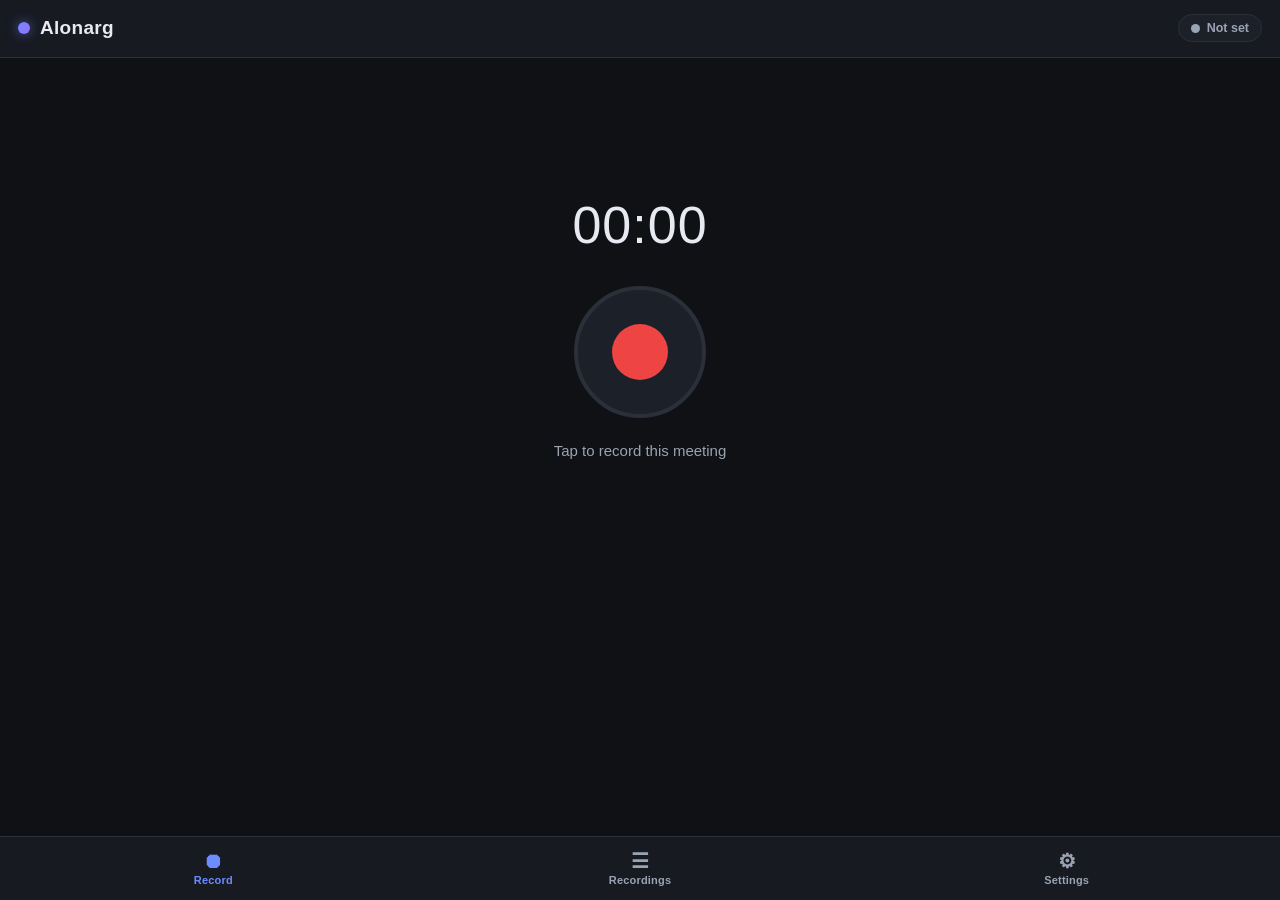
==== pwa/index.html @ f6aede93 "feat: Alonarg local meeting recorder, transcriber, summarizer + phone PWA Local Windows app that cap" ====
<!DOCTYPE html>
<html lang="en">
<head>
  <meta charset="UTF-8" />
  <meta name="viewport" content="width=device-width, initial-scale=1, viewport-fit=cover" />
  <meta name="theme-color" content="#0f1115" />
  <meta name="description" content="Alonarg — record in-person meetings on your phone, sync to your PC." />
  <meta name="mobile-web-app-capable" content="yes" />
  <meta name="apple-mobile-web-app-capable" content="yes" />
  <meta name="apple-mobile-web-app-status-bar-style" content="black-translucent" />
  <meta name="apple-mobile-web-app-title" content="Alonarg" />
  <title>Alonarg</title>
  <link rel="manifest" href="manifest.webmanifest" />
  <link rel="icon" href="icons/icon-192.png" />
  <link rel="apple-touch-icon" href="icons/icon-192.png" />
  <link rel="stylesheet" href="style.css" />
</head>
<body>
  <header class="app-header">
    <div class="brand">
      <span class="brand-dot"></span>
      <h1>Alonarg</h1>
    </div>
    <button id="conn-pill" class="conn-pill" data-state="unconfigured" type="button" title="Connection status">
      <span class="conn-dot"></span>
      <span id="conn-label" class="conn-label">Not set</span>
    </button>
  </header>

  <main class="container">
    <!-- ======================= RECORD ======================= -->
    <section id="view-record" class="view" data-view="record">
      <div class="record-stage">
        <div id="rec-timer" class="rec-timer">00:00</div>
        <button id="rec-btn" class="rec-fab" type="button" data-state="idle" aria-label="Start recording">
          <span class="rec-fab-icon"></span>
        </button>
        <p id="rec-hint" class="rec-hint muted">Tap to record this meeting</p>
        <p id="rec-error" class="rec-error" hidden></p>
      </div>
      <div id="rec-saved" class="toast" hidden></div>
    </section>

    <!-- ===================== RECORDINGS ===================== -->
    <section id="view-recordings" class="view" data-view="recordings" hidden>
      <div class="list-toolbar">
        <h2 class="section-title">Recordings</h2>
        <button id="sync-btn" class="btn btn-accent" type="button">Sync now</button>
      </div>
      <div id="sync-status" class="sync-status muted" hidden></div>
      <ul id="cards" class="cards"></ul>
      <div id="cards-empty" class="empty-state" hidden>
        No recordings yet. Tap <strong>Record</strong> to capture your first meeting.
      </div>
    </section>

    <!-- ===================== DETAIL ========================= -->
    <section id="view-detail" class="view view-detail" data-view="detail" hidden>
      <button id="detail-back" class="btn btn-ghost back-btn" type="button">&larr; Back</button>
      <div id="detail-body"></div>
    </section>

    <!-- ===================== SETTINGS ======================= -->
    <section id="view-settings" class="view" data-view="settings" hidden>
      <h2 class="section-title">Settings</h2>
      <form id="settings-form" class="settings-form" autocomplete="off">
        <label class="field">
          <span class="field-label">Backend URL (your PC)</span>
          <input id="cfg-base" class="input" type="url" inputmode="url"
                 placeholder="http://192.168.1.20:8765" spellcheck="false" />
          <span class="field-help muted">The address your PC engine is listening on.</span>
        </label>
        <label class="field">
          <span class="field-label">Token (optional)</span>
          <input id="cfg-token" class="input" type="password" placeholder="Bearer token" spellcheck="false" />
        </label>
        <div class="settings-actions">
          <button id="save-btn" class="btn btn-accent" type="submit">Save</button>
          <button id="test-btn" class="btn" type="button">Test connection</button>
        </div>
        <div id="test-result" class="test-result" hidden></div>
      </form>
      <p class="muted app-version">Alonarg phone companion &middot; offline-first PWA</p>
    </section>
  </main>

  <!-- ======================= TAB BAR ======================= -->
  <nav class="tabbar" role="tablist">
    <button class="tab" data-tab="record" type="button" aria-selected="true">
      <span class="tab-ico" aria-hidden="true">&#9210;</span>
      <span class="tab-txt">Record</span>
    </button>
    <button class="tab" data-tab="recordings" type="button" aria-selected="false">
      <span class="tab-ico" aria-hidden="true">&#9776;</span>
      <span class="tab-txt">Recordings</span>
    </button>
    <button class="tab" data-tab="settings" type="button" aria-selected="false">
      <span class="tab-ico" aria-hidden="true">&#9881;</span>
      <span class="tab-txt">Settings</span>
    </button>
  </nav>

  <script src="app.js"></script>
</body>
</html>
---- pwa/style.css ----
:root {
  --bg: #0f1115;
  --bg-elev: #171a21;
  --bg-card: #1c2029;
  --bg-card-hover: #222734;
  --border: #2a2f3a;
  --text: #e7eaf0;
  --text-muted: #9aa3b2;
  --accent: #6c8cff;
  --accent-hover: #7e9bff;
  --danger: #ef5d5d;
  --record: #ef4444;
  --record-hover: #f25656;
  --ok: #22c55e;
  --warn: #f59e0b;
  --radius: 14px;
  --shadow: 0 6px 20px rgba(0, 0, 0, 0.35);
  --tabbar-h: 64px;
  font-family: -apple-system, BlinkMacSystemFont, "Segoe UI", Roboto, Helvetica, Arial, sans-serif;
}

* { box-sizing: border-box; }

html, body { height: 100%; }

body {
  margin: 0;
  background: var(--bg);
  color: var(--text);
  line-height: 1.5;
  -webkit-font-smoothing: antialiased;
  -webkit-tap-highlight-color: transparent;
  overscroll-behavior-y: none;
}

/* ---------------- header ---------------- */
.app-header {
  display: flex;
  align-items: center;
  justify-content: space-between;
  padding: calc(env(safe-area-inset-top, 0px) + 14px) 18px 14px;
  background: var(--bg-elev);
  border-bottom: 1px solid var(--border);
  position: sticky;
  top: 0;
  z-index: 10;
}
.brand { display: flex; align-items: center; gap: 10px; }
.brand h1 { font-size: 19px; margin: 0; letter-spacing: 0.3px; }
.brand-dot {
  width: 12px; height: 12px; border-radius: 50%;
  background: linear-gradient(135deg, var(--accent), #a06cff);
  box-shadow: 0 0 12px rgba(108, 140, 255, 0.6);
}

/* connection pill */
.conn-pill {
  display: inline-flex; align-items: center; gap: 7px;
  border: 1px solid var(--border);
  background: var(--bg-card);
  color: var(--text-muted);
  padding: 6px 12px;
  border-radius: 999px;
  font-size: 12.5px;
  font-weight: 600;
  cursor: pointer;
}
.conn-dot {
  width: 9px; height: 9px; border-radius: 50%;
  background: var(--text-muted);
}
.conn-pill[data-state="connected"] .conn-dot { background: var(--ok); box-shadow: 0 0 8px rgba(34,197,94,0.7); }
.conn-pill[data-state="offline"]   .conn-dot { background: var(--danger); }
.conn-pill[data-state="unconfigured"] .conn-dot { background: var(--text-muted); }
.conn-pill[data-state="checking"]  .conn-dot { background: var(--warn); animation: pulse 1s ease-in-out infinite; }

/* ---------------- layout ---------------- */
.container {
  max-width: 720px;
  margin: 0 auto;
  padding: 20px 18px calc(var(--tabbar-h) + env(safe-area-inset-bottom, 0px) + 24px);
}
.view { animation: fade 0.18s ease; }
@keyframes fade { from { opacity: 0; transform: translateY(4px); } to { opacity: 1; transform: none; } }

.section-title {
  font-size: 13px; text-transform: uppercase; letter-spacing: 1px;
  color: var(--text-muted); margin: 0 0 14px;
}
.muted { color: var(--text-muted); }

/* ---------------- buttons ---------------- */
.btn {
  display: inline-flex; align-items: center; justify-content: center; gap: 6px;
  border: 1px solid var(--border);
  background: var(--bg-card);
  color: var(--text);
  padding: 10px 16px;
  border-radius: 10px;
  font-size: 14px;
  font-weight: 500;
  cursor: pointer;
  transition: background 0.15s ease, border-color 0.15s ease, transform 0.08s ease;
}
.btn:active { transform: scale(0.97); }
.btn:disabled { opacity: 0.5; cursor: default; }
.btn-ghost { background: transparent; }
.btn-accent { background: var(--accent); border-color: transparent; color: #fff; font-weight: 600; }
.btn-accent:hover { background: var(--accent-hover); }

/* ---------------- RECORD view ---------------- */
.record-stage {
  display: flex; flex-direction: column; align-items: center;
  gap: 22px;
  padding: 12vh 0 0;
  text-align: center;
}
.rec-timer {
  font-variant-numeric: tabular-nums;
  font-size: 52px;
  font-weight: 300;
  letter-spacing: 1px;
  color: var(--text);
}
.rec-fab {
  width: 132px; height: 132px;
  border-radius: 50%;
  border: 4px solid var(--border);
  background: var(--bg-card);
  display: grid; place-items: center;
  cursor: pointer;
  transition: transform 0.1s ease, border-color 0.2s ease, background 0.2s ease;
}
.rec-fab:active { transform: scale(0.96); }
.rec-fab-icon {
  width: 56px; height: 56px;
  border-radius: 50%;
  background: var(--record);
  transition: all 0.2s ease;
}
.rec-fab[data-state="recording"] {
  border-color: var(--record);
  background: rgba(239,68,68,0.12);
  animation: ring 1.6s ease-in-out infinite;
}
.rec-fab[data-state="recording"] .rec-fab-icon {
  width: 40px; height: 40px;
  border-radius: 10px;
}
@keyframes ring {
  0%,100% { box-shadow: 0 0 0 0 rgba(239,68,68,0.35); }
  50% { box-shadow: 0 0 0 14px rgba(239,68,68,0); }
}
@keyframes pulse { 0%,100% { opacity: 1; } 50% { opacity: 0.35; } }
.rec-hint { font-size: 15px; margin: 0; }
.rec-error {
  margin: 0; padding: 12px 16px;
  border-radius: 10px; max-width: 320px;
  background: rgba(239,68,68,0.12);
  border: 1px solid rgba(239,68,68,0.4);
  color: #ffb4b4; font-size: 14px;
}

/* ---------------- list toolbar ---------------- */
.list-toolbar {
  display: flex; align-items: center; justify-content: space-between;
  margin-bottom: 12px;
}
.list-toolbar .section-title { margin: 0; }
.sync-status { font-size: 13px; margin-bottom: 14px; }

/* ---------------- cards ---------------- */
.cards { list-style: none; margin: 0; padding: 0; display: flex; flex-direction: column; gap: 12px; }
.card {
  background: var(--bg-card);
  border: 1px solid var(--border);
  border-radius: var(--radius);
  padding: 16px 18px;
  box-shadow: var(--shadow);
  transition: background 0.15s ease, transform 0.08s ease;
}
.card.tappable { cursor: pointer; }
.card.tappable:active { transform: scale(0.99); background: var(--bg-card-hover); }
.card-top { display: flex; justify-content: space-between; align-items: flex-start; gap: 12px; }
.card-title { font-size: 16px; font-weight: 600; color: var(--text); margin: 0; min-width: 0; word-break: break-word; }
.card-meta { font-size: 12.5px; color: var(--text-muted); margin-top: 3px; }
.dot-sep { margin: 0 6px; }
.card-summary {
  margin: 10px 0 0; color: var(--text-muted); font-size: 14px;
  display: -webkit-box; -webkit-line-clamp: 2; -webkit-box-orient: vertical; overflow: hidden;
}
.card-footer { display: flex; align-items: center; gap: 12px; margin-top: 12px; flex-wrap: wrap; }
.action-count { font-size: 12px; color: var(--text-muted); }
.card-progress {
  height: 4px; border-radius: 999px; background: var(--border);
  overflow: hidden; margin-top: 12px;
}
.card-progress > span {
  display: block; height: 100%; width: 0;
  background: var(--accent); transition: width 0.3s ease;
}
.retry-btn { margin-top: 12px; }

/* ---------------- status badges ---------------- */
.status-badge {
  flex: none;
  font-size: 11.5px; font-weight: 600;
  padding: 3px 10px; border-radius: 999px;
  border: 1px solid transparent; white-space: nowrap;
}
.status-local        { color: #cdd5e3; background: rgba(154,163,178,0.15); border-color: rgba(154,163,178,0.4); }
.status-uploading    { color: #b9c8ff; background: rgba(108,140,255,0.15); border-color: rgba(108,140,255,0.45); }
.status-uploaded     { color: #9ff0c4; background: rgba(34,197,94,0.12); border-color: rgba(34,197,94,0.35); }
.status-transcribing { color: #ffd9a3; background: rgba(245,158,11,0.15); border-color: rgba(245,158,11,0.4); }
.status-summarizing  { color: #c3b0ff; background: rgba(139,92,246,0.15); border-color: rgba(139,92,246,0.4); }
.status-done         { color: #9ff0c4; background: rgba(34,197,94,0.15); border-color: rgba(34,197,94,0.4); }
.status-error        { color: #ff9c9c; background: rgba(239,68,68,0.2); border-color: rgba(239,68,68,0.5); }
.status-recording    { color: #ffb4b4; background: rgba(239,68,68,0.15); border-color: rgba(239,68,68,0.4); }

/* ---------------- empty state ---------------- */
.empty-state {
  text-align: center; padding: 50px 20px;
  border: 1px dashed var(--border); border-radius: var(--radius);
  color: var(--text-muted); font-size: 14px;
}

/* ---------------- detail ---------------- */
.back-btn { margin-bottom: 14px; }
.detail-title { font-size: 22px; margin: 0 0 6px; word-break: break-word; }
.detail-meta { font-size: 13px; color: var(--text-muted); margin-bottom: 18px; }
.player { margin: 8px 0 18px; }
.player audio { width: 100%; }
.panel {
  background: var(--bg-card); border: 1px solid var(--border);
  border-radius: var(--radius); padding: 16px 18px; margin: 14px 0;
}
.panel h3 { margin: 0 0 10px; font-size: 15px; }
.summary-text { margin: 0; }
.bullet-list { margin: 0; padding-left: 20px; }
.bullet-list li { margin: 5px 0; }
.transcript summary { cursor: pointer; font-weight: 600; user-select: none; list-style: revert; }
.transcript-text {
  white-space: pre-wrap; word-break: break-word;
  font-family: ui-monospace, "Cascadia Code", "Consolas", monospace;
  font-size: 13px; line-height: 1.6; color: var(--text);
  margin: 12px 0 0; max-height: 50vh; overflow: auto;
}
.detail-loading { text-align: center; padding: 40px; color: var(--text-muted); }

/* ---------------- settings ---------------- */
.settings-form { display: flex; flex-direction: column; gap: 18px; }
.field { display: flex; flex-direction: column; gap: 7px; }
.field-label { font-size: 14px; font-weight: 600; }
.field-help { font-size: 12.5px; }
.input {
  width: 100%;
  background: var(--bg-card); border: 1px solid var(--border);
  color: var(--text); border-radius: 10px;
  padding: 12px 14px; font-size: 16px;
}
.input:focus { outline: none; border-color: var(--accent); }
.settings-actions { display: flex; gap: 10px; }
.settings-actions .btn { flex: 1; }
.test-result { padding: 12px 14px; border-radius: 10px; font-size: 14px; }
.test-result.ok { background: rgba(34,197,94,0.12); border: 1px solid rgba(34,197,94,0.4); color: #9ff0c4; }
.test-result.fail { background: rgba(239,68,68,0.12); border: 1px solid rgba(239,68,68,0.4); color: #ffb4b4; }
.app-version { font-size: 12px; margin-top: 24px; text-align: center; }

/* ---------------- toast ---------------- */
.toast {
  position: fixed;
  left: 50%; transform: translateX(-50%);
  bottom: calc(var(--tabbar-h) + env(safe-area-inset-bottom, 0px) + 18px);
  background: var(--bg-card); border: 1px solid var(--border);
  color: var(--text); padding: 12px 18px; border-radius: 999px;
  box-shadow: var(--shadow); font-size: 14px; z-index: 30;
  animation: fade 0.2s ease;
}

/* ---------------- tab bar ---------------- */
.tabbar {
  position: fixed; left: 0; right: 0; bottom: 0;
  height: calc(var(--tabbar-h) + env(safe-area-inset-bottom, 0px));
  padding-bottom: env(safe-area-inset-bottom, 0px);
  display: flex;
  background: var(--bg-elev);
  border-top: 1px solid var(--border);
  z-index: 20;
}
.tab {
  flex: 1;
  display: flex; flex-direction: column; align-items: center; justify-content: center;
  gap: 3px;
  background: none; border: none; cursor: pointer;
  color: var(--text-muted); font-size: 11px; font-weight: 600;
  padding: 8px 0;
  transition: color 0.15s ease;
}
.tab[aria-selected="true"] { color: var(--accent); }
.tab-ico { font-size: 20px; line-height: 1; }
.tab-txt { letter-spacing: 0.2px; }
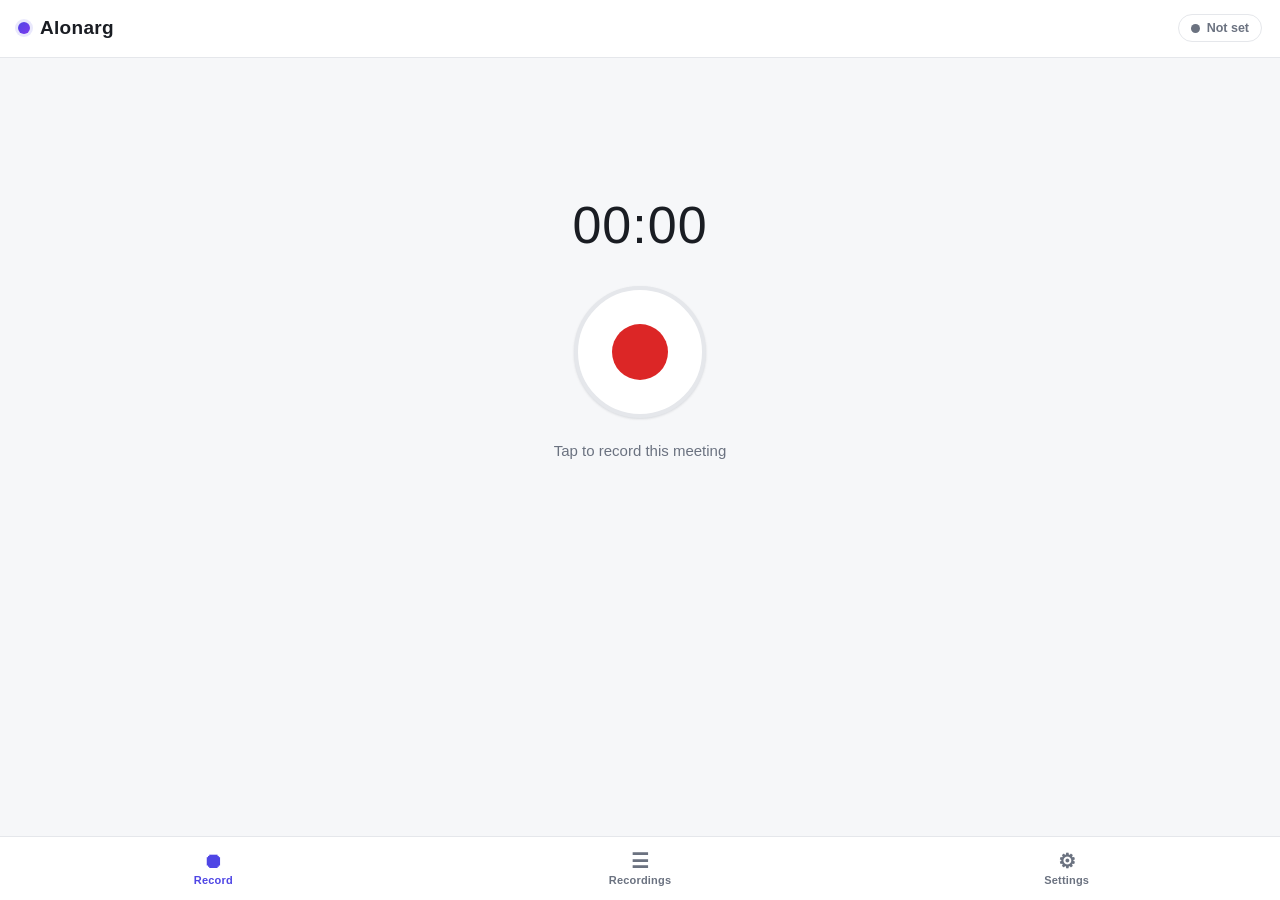
==== commit e538649d: "feat: local LLM summaries (Ollama), light-mode dashboard + PWA, autostart Replace the Claude CLI sum" ====
--- a/pwa/index.html
+++ b/pwa/index.html
@@ -3,11 +3,11 @@
 <head>
   <meta charset="UTF-8" />
   <meta name="viewport" content="width=device-width, initial-scale=1, viewport-fit=cover" />
-  <meta name="theme-color" content="#0f1115" />
+  <meta name="theme-color" content="#f6f7f9" />
   <meta name="description" content="Alonarg — record in-person meetings on your phone, sync to your PC." />
   <meta name="mobile-web-app-capable" content="yes" />
   <meta name="apple-mobile-web-app-capable" content="yes" />
-  <meta name="apple-mobile-web-app-status-bar-style" content="black-translucent" />
+  <meta name="apple-mobile-web-app-status-bar-style" content="default" />
   <meta name="apple-mobile-web-app-title" content="Alonarg" />
   <title>Alonarg</title>
   <link rel="manifest" href="manifest.webmanifest" />
--- a/pwa/style.css
+++ b/pwa/style.css
@@ -1,20 +1,21 @@
 :root {
-  --bg: #0f1115;
-  --bg-elev: #171a21;
-  --bg-card: #1c2029;
-  --bg-card-hover: #222734;
-  --border: #2a2f3a;
-  --text: #e7eaf0;
-  --text-muted: #9aa3b2;
-  --accent: #6c8cff;
-  --accent-hover: #7e9bff;
-  --danger: #ef5d5d;
-  --record: #ef4444;
-  --record-hover: #f25656;
-  --ok: #22c55e;
-  --warn: #f59e0b;
-  --radius: 14px;
-  --shadow: 0 6px 20px rgba(0, 0, 0, 0.35);
+  --bg: #f6f7f9;
+  --bg-elev: #ffffff;
+  --bg-card: #ffffff;
+  --bg-card-hover: #f1f3f6;
+  --border: #e5e7eb;
+  --text: #1a1d23;
+  --text-muted: #6b7280;
+  --accent: #4f46e5;
+  --accent-hover: #4338ca;
+  --danger: #dc2626;
+  --record: #dc2626;
+  --record-hover: #b91c1c;
+  --ok: #16a34a;
+  --warn: #d97706;
+  --radius: 12px;
+  --shadow: 0 1px 3px rgba(16, 24, 40, 0.06), 0 1px 2px rgba(16, 24, 40, 0.04);
+  --shadow-card: 0 1px 2px rgba(16, 24, 40, 0.05), 0 1px 3px rgba(16, 24, 40, 0.08);
   --tabbar-h: 64px;
   font-family: -apple-system, BlinkMacSystemFont, "Segoe UI", Roboto, Helvetica, Arial, sans-serif;
 }
@@ -46,18 +47,18 @@
   z-index: 10;
 }
 .brand { display: flex; align-items: center; gap: 10px; }
-.brand h1 { font-size: 19px; margin: 0; letter-spacing: 0.3px; }
+.brand h1 { font-size: 19px; margin: 0; letter-spacing: 0.3px; color: var(--text); }
 .brand-dot {
   width: 12px; height: 12px; border-radius: 50%;
-  background: linear-gradient(135deg, var(--accent), #a06cff);
-  box-shadow: 0 0 12px rgba(108, 140, 255, 0.6);
+  background: linear-gradient(135deg, var(--accent), #7c3aed);
+  box-shadow: 0 0 0 3px rgba(79, 70, 229, 0.12);
 }
 
 /* connection pill */
 .conn-pill {
   display: inline-flex; align-items: center; gap: 7px;
   border: 1px solid var(--border);
-  background: var(--bg-card);
+  background: #ffffff;
   color: var(--text-muted);
   padding: 6px 12px;
   border-radius: 999px;
@@ -69,7 +70,7 @@
   width: 9px; height: 9px; border-radius: 50%;
   background: var(--text-muted);
 }
-.conn-pill[data-state="connected"] .conn-dot { background: var(--ok); box-shadow: 0 0 8px rgba(34,197,94,0.7); }
+.conn-pill[data-state="connected"] .conn-dot { background: var(--ok); box-shadow: 0 0 0 3px rgba(22,163,74,0.18); }
 .conn-pill[data-state="offline"]   .conn-dot { background: var(--danger); }
 .conn-pill[data-state="unconfigured"] .conn-dot { background: var(--text-muted); }
 .conn-pill[data-state="checking"]  .conn-dot { background: var(--warn); animation: pulse 1s ease-in-out infinite; }
@@ -93,7 +94,7 @@
 .btn {
   display: inline-flex; align-items: center; justify-content: center; gap: 6px;
   border: 1px solid var(--border);
-  background: var(--bg-card);
+  background: #ffffff;
   color: var(--text);
   padding: 10px 16px;
   border-radius: 10px;
@@ -102,9 +103,11 @@
   cursor: pointer;
   transition: background 0.15s ease, border-color 0.15s ease, transform 0.08s ease;
 }
+.btn:hover { background: var(--bg-card-hover); }
 .btn:active { transform: scale(0.97); }
 .btn:disabled { opacity: 0.5; cursor: default; }
-.btn-ghost { background: transparent; }
+.btn-ghost { background: transparent; border-color: transparent; color: var(--accent); }
+.btn-ghost:hover { background: rgba(79,70,229,0.08); }
 .btn-accent { background: var(--accent); border-color: transparent; color: #fff; font-weight: 600; }
 .btn-accent:hover { background: var(--accent-hover); }
 
@@ -126,9 +129,10 @@
   width: 132px; height: 132px;
   border-radius: 50%;
   border: 4px solid var(--border);
-  background: var(--bg-card);
+  background: #ffffff;
   display: grid; place-items: center;
   cursor: pointer;
+  box-shadow: var(--shadow-card);
   transition: transform 0.1s ease, border-color 0.2s ease, background 0.2s ease;
 }
 .rec-fab:active { transform: scale(0.96); }
@@ -140,7 +144,7 @@
 }
 .rec-fab[data-state="recording"] {
   border-color: var(--record);
-  background: rgba(239,68,68,0.12);
+  background: rgba(220,38,38,0.08);
   animation: ring 1.6s ease-in-out infinite;
 }
 .rec-fab[data-state="recording"] .rec-fab-icon {
@@ -148,17 +152,17 @@
   border-radius: 10px;
 }
 @keyframes ring {
-  0%,100% { box-shadow: 0 0 0 0 rgba(239,68,68,0.35); }
-  50% { box-shadow: 0 0 0 14px rgba(239,68,68,0); }
+  0%,100% { box-shadow: 0 0 0 0 rgba(220,38,38,0.30); }
+  50% { box-shadow: 0 0 0 14px rgba(220,38,38,0); }
 }
 @keyframes pulse { 0%,100% { opacity: 1; } 50% { opacity: 0.35; } }
 .rec-hint { font-size: 15px; margin: 0; }
 .rec-error {
   margin: 0; padding: 12px 16px;
   border-radius: 10px; max-width: 320px;
-  background: rgba(239,68,68,0.12);
-  border: 1px solid rgba(239,68,68,0.4);
-  color: #ffb4b4; font-size: 14px;
+  background: rgba(220,38,38,0.10);
+  border: 1px solid rgba(220,38,38,0.30);
+  color: #b91c1c; font-size: 14px;
 }
 
 /* ---------------- list toolbar ---------------- */
@@ -176,10 +180,11 @@
   border: 1px solid var(--border);
   border-radius: var(--radius);
   padding: 16px 18px;
-  box-shadow: var(--shadow);
-  transition: background 0.15s ease, transform 0.08s ease;
+  box-shadow: var(--shadow-card);
+  transition: background 0.15s ease, border-color 0.15s ease, transform 0.08s ease;
 }
 .card.tappable { cursor: pointer; }
+.card.tappable:hover { border-color: #d6d9e0; }
 .card.tappable:active { transform: scale(0.99); background: var(--bg-card-hover); }
 .card-top { display: flex; justify-content: space-between; align-items: flex-start; gap: 12px; }
 .card-title { font-size: 16px; font-weight: 600; color: var(--text); margin: 0; min-width: 0; word-break: break-word; }
@@ -208,14 +213,14 @@
   padding: 3px 10px; border-radius: 999px;
   border: 1px solid transparent; white-space: nowrap;
 }
-.status-local        { color: #cdd5e3; background: rgba(154,163,178,0.15); border-color: rgba(154,163,178,0.4); }
-.status-uploading    { color: #b9c8ff; background: rgba(108,140,255,0.15); border-color: rgba(108,140,255,0.45); }
-.status-uploaded     { color: #9ff0c4; background: rgba(34,197,94,0.12); border-color: rgba(34,197,94,0.35); }
-.status-transcribing { color: #ffd9a3; background: rgba(245,158,11,0.15); border-color: rgba(245,158,11,0.4); }
-.status-summarizing  { color: #c3b0ff; background: rgba(139,92,246,0.15); border-color: rgba(139,92,246,0.4); }
-.status-done         { color: #9ff0c4; background: rgba(34,197,94,0.15); border-color: rgba(34,197,94,0.4); }
-.status-error        { color: #ff9c9c; background: rgba(239,68,68,0.2); border-color: rgba(239,68,68,0.5); }
-.status-recording    { color: #ffb4b4; background: rgba(239,68,68,0.15); border-color: rgba(239,68,68,0.4); }
+.status-local        { color: #6b7280; background: rgba(107,114,128,0.12); border-color: rgba(107,114,128,0.22); }
+.status-uploading    { color: #2563eb; background: rgba(37,99,235,0.12);  border-color: rgba(37,99,235,0.22); }
+.status-uploaded     { color: #16a34a; background: rgba(22,163,74,0.12);  border-color: rgba(22,163,74,0.22); }
+.status-transcribing { color: #2563eb; background: rgba(37,99,235,0.12);  border-color: rgba(37,99,235,0.22); }
+.status-summarizing  { color: #7c3aed; background: rgba(124,58,237,0.12); border-color: rgba(124,58,237,0.22); }
+.status-done         { color: #16a34a; background: rgba(22,163,74,0.12);  border-color: rgba(22,163,74,0.22); }
+.status-error        { color: #dc2626; background: rgba(220,38,38,0.12);  border-color: rgba(220,38,38,0.25); }
+.status-recording    { color: #dc2626; background: rgba(220,38,38,0.12);  border-color: rgba(220,38,38,0.22); }
 
 /* ---------------- empty state ---------------- */
 .empty-state {
@@ -226,19 +231,20 @@
 
 /* ---------------- detail ---------------- */
 .back-btn { margin-bottom: 14px; }
-.detail-title { font-size: 22px; margin: 0 0 6px; word-break: break-word; }
+.detail-title { font-size: 22px; margin: 0 0 6px; word-break: break-word; color: var(--text); }
 .detail-meta { font-size: 13px; color: var(--text-muted); margin-bottom: 18px; }
 .player { margin: 8px 0 18px; }
 .player audio { width: 100%; }
 .panel {
   background: var(--bg-card); border: 1px solid var(--border);
   border-radius: var(--radius); padding: 16px 18px; margin: 14px 0;
-}
-.panel h3 { margin: 0 0 10px; font-size: 15px; }
+  box-shadow: var(--shadow-card);
+}
+.panel h3 { margin: 0 0 10px; font-size: 15px; color: var(--text); }
 .summary-text { margin: 0; }
 .bullet-list { margin: 0; padding-left: 20px; }
 .bullet-list li { margin: 5px 0; }
-.transcript summary { cursor: pointer; font-weight: 600; user-select: none; list-style: revert; }
+.transcript summary { cursor: pointer; font-weight: 600; user-select: none; list-style: revert; color: var(--text); }
 .transcript-text {
   white-space: pre-wrap; word-break: break-word;
   font-family: ui-monospace, "Cascadia Code", "Consolas", monospace;
@@ -254,16 +260,17 @@
 .field-help { font-size: 12.5px; }
 .input {
   width: 100%;
-  background: var(--bg-card); border: 1px solid var(--border);
+  background: #ffffff; border: 1px solid var(--border);
   color: var(--text); border-radius: 10px;
   padding: 12px 14px; font-size: 16px;
 }
-.input:focus { outline: none; border-color: var(--accent); }
+.input::placeholder { color: #9ca3af; }
+.input:focus { outline: none; border-color: var(--accent); box-shadow: 0 0 0 3px rgba(79,70,229,0.15); }
 .settings-actions { display: flex; gap: 10px; }
 .settings-actions .btn { flex: 1; }
 .test-result { padding: 12px 14px; border-radius: 10px; font-size: 14px; }
-.test-result.ok { background: rgba(34,197,94,0.12); border: 1px solid rgba(34,197,94,0.4); color: #9ff0c4; }
-.test-result.fail { background: rgba(239,68,68,0.12); border: 1px solid rgba(239,68,68,0.4); color: #ffb4b4; }
+.test-result.ok { background: rgba(22,163,74,0.10); border: 1px solid rgba(22,163,74,0.30); color: #15803d; }
+.test-result.fail { background: rgba(220,38,38,0.10); border: 1px solid rgba(220,38,38,0.30); color: #b91c1c; }
 .app-version { font-size: 12px; margin-top: 24px; text-align: center; }
 
 /* ---------------- toast ---------------- */
@@ -271,9 +278,9 @@
   position: fixed;
   left: 50%; transform: translateX(-50%);
   bottom: calc(var(--tabbar-h) + env(safe-area-inset-bottom, 0px) + 18px);
-  background: var(--bg-card); border: 1px solid var(--border);
-  color: var(--text); padding: 12px 18px; border-radius: 999px;
-  box-shadow: var(--shadow); font-size: 14px; z-index: 30;
+  background: #1a1d23; border: 1px solid #1a1d23;
+  color: #ffffff; padding: 12px 18px; border-radius: 999px;
+  box-shadow: 0 8px 24px rgba(16, 24, 40, 0.18); font-size: 14px; z-index: 30;
   animation: fade 0.2s ease;
 }
 
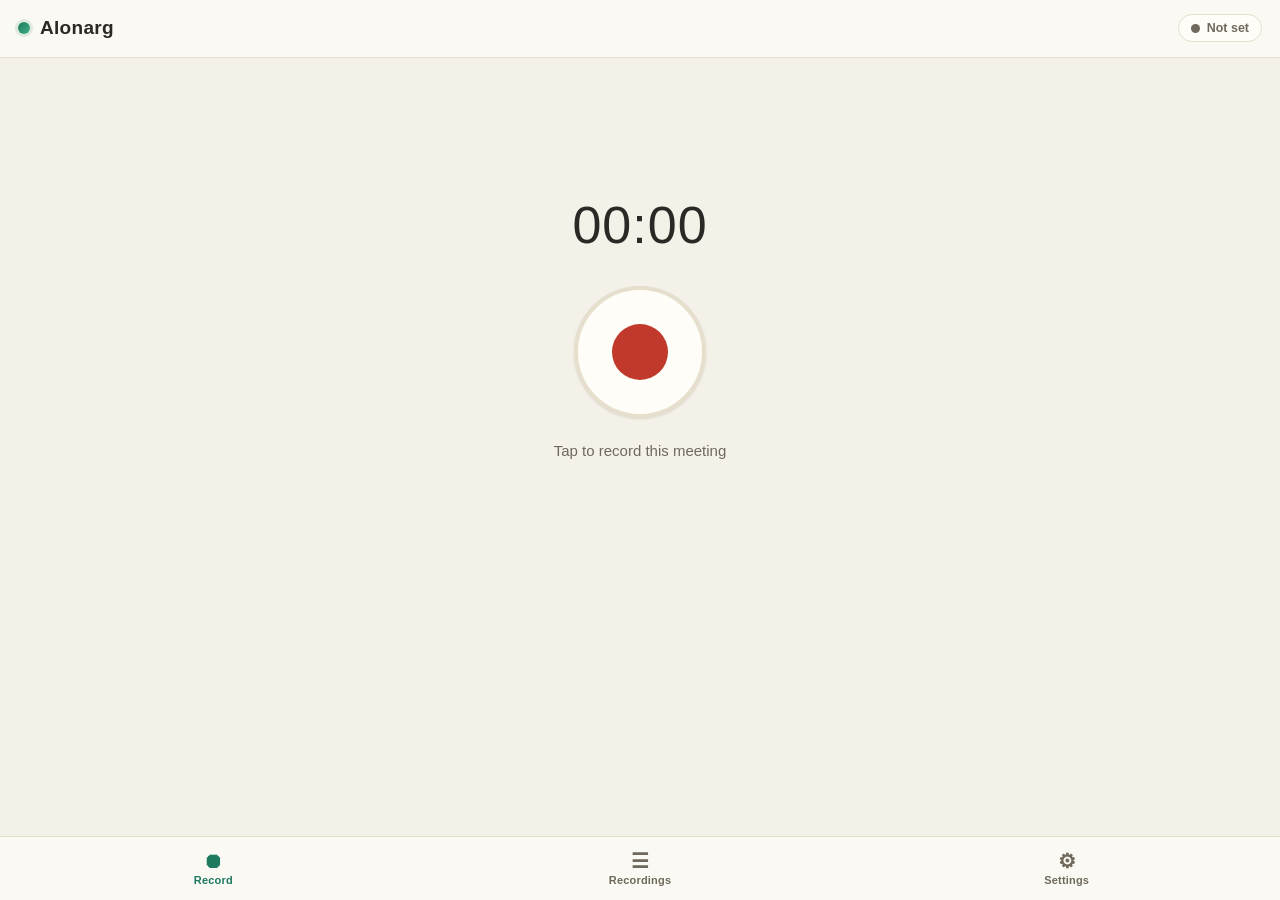
==== commit 42128a77: "feat(pwa): match warm-paper + emerald aesthetic of the desktop dashboard Repalette pwa/style.css to " ====
--- a/pwa/index.html
+++ b/pwa/index.html
@@ -3,7 +3,7 @@
 <head>
   <meta charset="UTF-8" />
   <meta name="viewport" content="width=device-width, initial-scale=1, viewport-fit=cover" />
-  <meta name="theme-color" content="#f6f7f9" />
+  <meta name="theme-color" content="#f4f1e8" />
   <meta name="description" content="Alonarg — record in-person meetings on your phone, sync to your PC." />
   <meta name="mobile-web-app-capable" content="yes" />
   <meta name="apple-mobile-web-app-capable" content="yes" />
@@ -37,6 +37,10 @@
         </button>
         <p id="rec-hint" class="rec-hint muted">Tap to record this meeting</p>
         <p id="rec-error" class="rec-error" hidden></p>
+      </div>
+      <div class="laptop-rec" id="laptop-rec" hidden>
+        <button id="laptop-rec-btn" class="btn btn-laptop" type="button" data-state="idle">Record on laptop</button>
+        <p class="muted laptop-hint">Captures your laptop's mic + system audio — for online meetings you're in on the laptop.</p>
       </div>
       <div id="rec-saved" class="toast" hidden></div>
     </section>
@@ -80,6 +84,15 @@
         </div>
         <div id="test-result" class="test-result" hidden></div>
       </form>
+      <div class="field nudge-settings">
+        <span class="field-label">Meeting nudges</span>
+        <span class="field-help muted">Get a phone notification when a meeting starts and you haven't started recording.</span>
+        <div class="settings-actions">
+          <button id="nudge-enable-btn" class="btn btn-accent" type="button">Enable on this device</button>
+          <button id="nudge-test-btn" class="btn" type="button">Send test</button>
+        </div>
+        <div id="nudge-result" class="test-result" hidden></div>
+      </div>
       <p class="muted app-version">Alonarg phone companion &middot; offline-first PWA</p>
     </section>
   </main>
--- a/pwa/style.css
+++ b/pwa/style.css
@@ -1,21 +1,25 @@
 :root {
-  --bg: #f6f7f9;
-  --bg-elev: #ffffff;
-  --bg-card: #ffffff;
-  --bg-card-hover: #f1f3f6;
-  --border: #e5e7eb;
-  --text: #1a1d23;
-  --text-muted: #6b7280;
-  --accent: #4f46e5;
-  --accent-hover: #4338ca;
-  --danger: #dc2626;
-  --record: #dc2626;
-  --record-hover: #b91c1c;
+  /* Warm-paper off-white + emerald ink, matching the desktop dashboard. */
+  --bg: #f4f1e8;
+  --bg-elev: #fbf9f3;
+  --bg-card: #fffdf8;
+  --bg-card-hover: #fbf8ef;
+  --border: #e6dfce;
+  --text: #2a2925;
+  --text-muted: #6f695c;
+  --accent: #1d7a5f;
+  --accent-hover: #155e49;
+  --accent-rgb: 29, 122, 95;
+  --other: #2563eb;
+  --danger: #c0392b;
+  --record: #c0392b;
+  --record-hover: #a13123;
+  --record-rgb: 192, 57, 43;
   --ok: #16a34a;
-  --warn: #d97706;
+  --warn: #b8761a;
   --radius: 12px;
-  --shadow: 0 1px 3px rgba(16, 24, 40, 0.06), 0 1px 2px rgba(16, 24, 40, 0.04);
-  --shadow-card: 0 1px 2px rgba(16, 24, 40, 0.05), 0 1px 3px rgba(16, 24, 40, 0.08);
+  --shadow: 0 1px 3px rgba(60, 50, 30, 0.06), 0 1px 2px rgba(60, 50, 30, 0.04);
+  --shadow-card: 0 1px 2px rgba(60, 50, 30, 0.05), 0 1px 3px rgba(60, 50, 30, 0.08);
   --tabbar-h: 64px;
   font-family: -apple-system, BlinkMacSystemFont, "Segoe UI", Roboto, Helvetica, Arial, sans-serif;
 }
@@ -50,15 +54,15 @@
 .brand h1 { font-size: 19px; margin: 0; letter-spacing: 0.3px; color: var(--text); }
 .brand-dot {
   width: 12px; height: 12px; border-radius: 50%;
-  background: linear-gradient(135deg, var(--accent), #7c3aed);
-  box-shadow: 0 0 0 3px rgba(79, 70, 229, 0.12);
+  background: linear-gradient(135deg, var(--accent), #3fb185);
+  box-shadow: 0 0 0 3px rgba(var(--accent-rgb), 0.12);
 }
 
 /* connection pill */
 .conn-pill {
   display: inline-flex; align-items: center; gap: 7px;
   border: 1px solid var(--border);
-  background: #ffffff;
+  background: var(--bg-card);
   color: var(--text-muted);
   padding: 6px 12px;
   border-radius: 999px;
@@ -94,7 +98,7 @@
 .btn {
   display: inline-flex; align-items: center; justify-content: center; gap: 6px;
   border: 1px solid var(--border);
-  background: #ffffff;
+  background: var(--bg-card);
   color: var(--text);
   padding: 10px 16px;
   border-radius: 10px;
@@ -107,7 +111,7 @@
 .btn:active { transform: scale(0.97); }
 .btn:disabled { opacity: 0.5; cursor: default; }
 .btn-ghost { background: transparent; border-color: transparent; color: var(--accent); }
-.btn-ghost:hover { background: rgba(79,70,229,0.08); }
+.btn-ghost:hover { background: rgba(var(--accent-rgb),0.08); }
 .btn-accent { background: var(--accent); border-color: transparent; color: #fff; font-weight: 600; }
 .btn-accent:hover { background: var(--accent-hover); }
 
@@ -129,7 +133,7 @@
   width: 132px; height: 132px;
   border-radius: 50%;
   border: 4px solid var(--border);
-  background: #ffffff;
+  background: var(--bg-card);
   display: grid; place-items: center;
   cursor: pointer;
   box-shadow: var(--shadow-card);
@@ -144,7 +148,7 @@
 }
 .rec-fab[data-state="recording"] {
   border-color: var(--record);
-  background: rgba(220,38,38,0.08);
+  background: rgba(var(--record-rgb),0.08);
   animation: ring 1.6s ease-in-out infinite;
 }
 .rec-fab[data-state="recording"] .rec-fab-icon {
@@ -152,16 +156,16 @@
   border-radius: 10px;
 }
 @keyframes ring {
-  0%,100% { box-shadow: 0 0 0 0 rgba(220,38,38,0.30); }
-  50% { box-shadow: 0 0 0 14px rgba(220,38,38,0); }
+  0%,100% { box-shadow: 0 0 0 0 rgba(var(--record-rgb),0.30); }
+  50% { box-shadow: 0 0 0 14px rgba(var(--record-rgb),0); }
 }
 @keyframes pulse { 0%,100% { opacity: 1; } 50% { opacity: 0.35; } }
 .rec-hint { font-size: 15px; margin: 0; }
 .rec-error {
   margin: 0; padding: 12px 16px;
   border-radius: 10px; max-width: 320px;
-  background: rgba(220,38,38,0.10);
-  border: 1px solid rgba(220,38,38,0.30);
+  background: rgba(var(--record-rgb),0.10);
+  border: 1px solid rgba(var(--record-rgb),0.30);
   color: #b91c1c; font-size: 14px;
 }
 
@@ -184,7 +188,7 @@
   transition: background 0.15s ease, border-color 0.15s ease, transform 0.08s ease;
 }
 .card.tappable { cursor: pointer; }
-.card.tappable:hover { border-color: #d6d9e0; }
+.card.tappable:hover { border-color: #d8d2c4; }
 .card.tappable:active { transform: scale(0.99); background: var(--bg-card-hover); }
 .card-top { display: flex; justify-content: space-between; align-items: flex-start; gap: 12px; }
 .card-title { font-size: 16px; font-weight: 600; color: var(--text); margin: 0; min-width: 0; word-break: break-word; }
@@ -219,8 +223,8 @@
 .status-transcribing { color: #2563eb; background: rgba(37,99,235,0.12);  border-color: rgba(37,99,235,0.22); }
 .status-summarizing  { color: #7c3aed; background: rgba(124,58,237,0.12); border-color: rgba(124,58,237,0.22); }
 .status-done         { color: #16a34a; background: rgba(22,163,74,0.12);  border-color: rgba(22,163,74,0.22); }
-.status-error        { color: #dc2626; background: rgba(220,38,38,0.12);  border-color: rgba(220,38,38,0.25); }
-.status-recording    { color: #dc2626; background: rgba(220,38,38,0.12);  border-color: rgba(220,38,38,0.22); }
+.status-error        { color: #dc2626; background: rgba(var(--record-rgb),0.12);  border-color: rgba(var(--record-rgb),0.25); }
+.status-recording    { color: #dc2626; background: rgba(var(--record-rgb),0.12);  border-color: rgba(var(--record-rgb),0.22); }
 
 /* ---------------- empty state ---------------- */
 .empty-state {
@@ -260,17 +264,17 @@
 .field-help { font-size: 12.5px; }
 .input {
   width: 100%;
-  background: #ffffff; border: 1px solid var(--border);
+  background: var(--bg-card); border: 1px solid var(--border);
   color: var(--text); border-radius: 10px;
   padding: 12px 14px; font-size: 16px;
 }
 .input::placeholder { color: #9ca3af; }
-.input:focus { outline: none; border-color: var(--accent); box-shadow: 0 0 0 3px rgba(79,70,229,0.15); }
+.input:focus { outline: none; border-color: var(--accent); box-shadow: 0 0 0 3px rgba(var(--accent-rgb),0.15); }
 .settings-actions { display: flex; gap: 10px; }
 .settings-actions .btn { flex: 1; }
 .test-result { padding: 12px 14px; border-radius: 10px; font-size: 14px; }
 .test-result.ok { background: rgba(22,163,74,0.10); border: 1px solid rgba(22,163,74,0.30); color: #15803d; }
-.test-result.fail { background: rgba(220,38,38,0.10); border: 1px solid rgba(220,38,38,0.30); color: #b91c1c; }
+.test-result.fail { background: rgba(var(--record-rgb),0.10); border: 1px solid rgba(var(--record-rgb),0.30); color: #b91c1c; }
 .app-version { font-size: 12px; margin-top: 24px; text-align: center; }
 
 /* ---------------- toast ---------------- */
@@ -278,7 +282,7 @@
   position: fixed;
   left: 50%; transform: translateX(-50%);
   bottom: calc(var(--tabbar-h) + env(safe-area-inset-bottom, 0px) + 18px);
-  background: #1a1d23; border: 1px solid #1a1d23;
+  background: var(--text); border: 1px solid var(--text);
   color: #ffffff; padding: 12px 18px; border-radius: 999px;
   box-shadow: 0 8px 24px rgba(16, 24, 40, 0.18); font-size: 14px; z-index: 30;
   animation: fade 0.2s ease;
@@ -306,3 +310,13 @@
 .tab[aria-selected="true"] { color: var(--accent); }
 .tab-ico { font-size: 20px; line-height: 1; }
 .tab-txt { letter-spacing: 0.2px; }
+
+/* ---------------- record on laptop + nudges ---------------- */
+.laptop-rec { margin: 22px auto 0; max-width: 320px; text-align: center; }
+.btn-laptop { width: 100%; }
+.btn-laptop[data-state="recording"] { background: var(--record); border-color: var(--record); color: #fff; }
+.laptop-hint { font-size: 12px; margin: 8px 0 0; }
+.nudge-settings {
+  display: flex; flex-direction: column; gap: 8px;
+  margin-top: 22px; padding-top: 18px; border-top: 1px solid var(--border);
+}
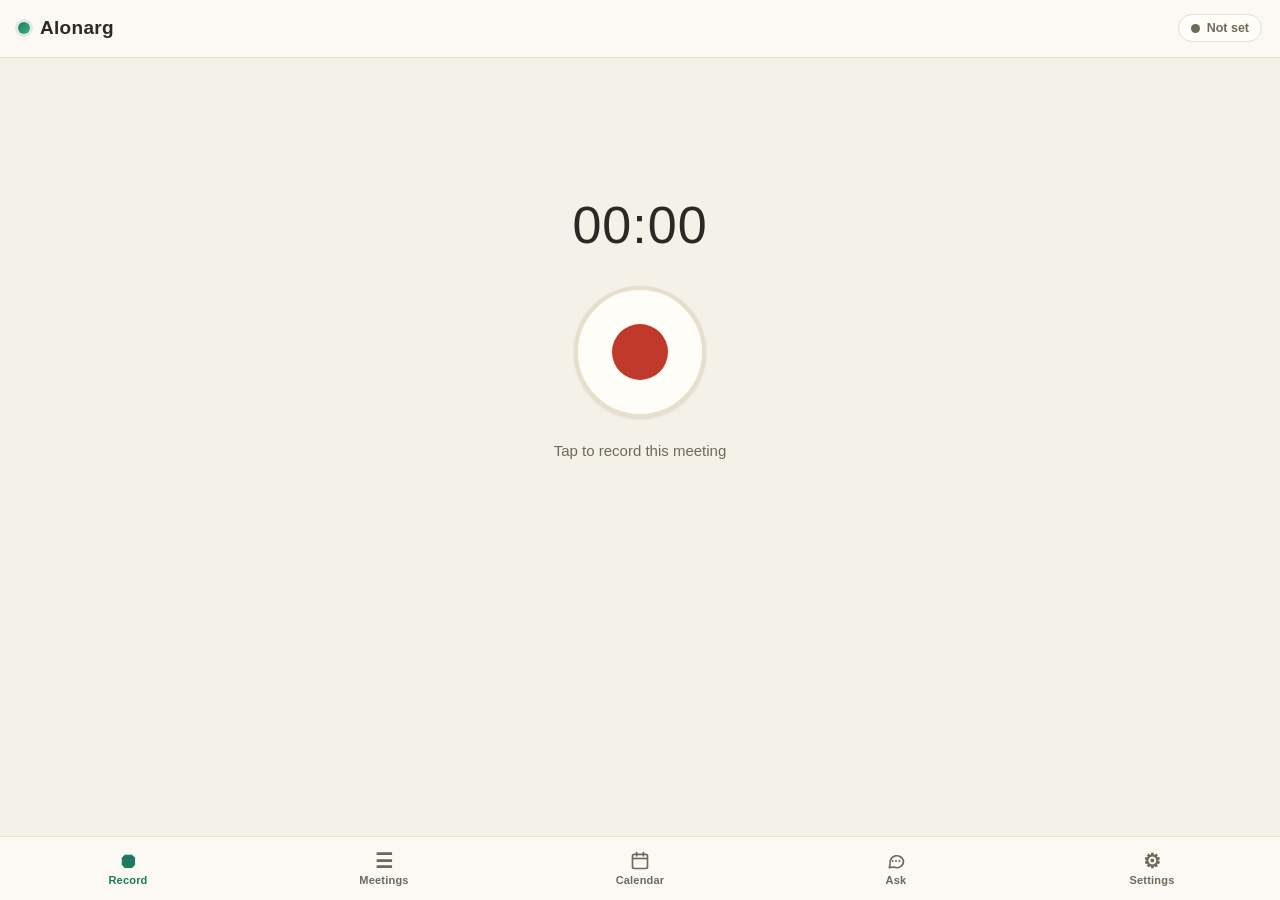
==== commit 6e4da8d5: "feat(pwa): add Calendar (agenda + auto-record) and Ask tabs Calendar tab renders upcoming meetings g" ====
--- a/pwa/index.html
+++ b/pwa/index.html
@@ -64,6 +64,28 @@
       <div id="detail-body"></div>
     </section>
 
+    <!-- ===================== CALENDAR ======================= -->
+    <section id="view-calendar" class="view" data-view="calendar" hidden>
+      <div class="list-toolbar">
+        <h2 class="section-title">Calendar</h2>
+        <button id="cal-refresh" class="btn btn-accent" type="button">Refresh</button>
+      </div>
+      <p class="muted cal-sub">Pre-approve meetings and your laptop will start &amp; stop the recording for you.</p>
+      <div id="cal-list"><p class="muted">Loading…</p></div>
+    </section>
+
+    <!-- ======================== ASK ========================= -->
+    <section id="view-ask" class="view" data-view="ask" hidden>
+      <h2 class="section-title">Ask your meetings</h2>
+      <p class="muted">Answered by your laptop's local AI — across all your meetings.</p>
+      <div class="ask-row">
+        <input id="ask-input" class="input" type="text" inputmode="text"
+               placeholder="e.g. how many meetings have no action items?" />
+        <button id="ask-btn" class="btn btn-accent" type="button">Ask</button>
+      </div>
+      <div id="ask-answer" class="ask-answer" hidden></div>
+    </section>
+
     <!-- ===================== SETTINGS ======================= -->
     <section id="view-settings" class="view" data-view="settings" hidden>
       <h2 class="section-title">Settings</h2>
@@ -105,7 +127,19 @@
     </button>
     <button class="tab" data-tab="recordings" type="button" aria-selected="false">
       <span class="tab-ico" aria-hidden="true">&#9776;</span>
-      <span class="tab-txt">Recordings</span>
+      <span class="tab-txt">Meetings</span>
+    </button>
+    <button class="tab" data-tab="calendar" type="button" aria-selected="false">
+      <span class="tab-ico" aria-hidden="true">
+        <svg viewBox="0 0 24 24" width="20" height="20"><rect x="3" y="4" width="18" height="17" rx="2" fill="none" stroke="currentColor" stroke-width="2"/><line x1="3" y1="9" x2="21" y2="9" stroke="currentColor" stroke-width="2"/><line x1="8" y1="2" x2="8" y2="6" stroke="currentColor" stroke-width="2" stroke-linecap="round"/><line x1="16" y1="2" x2="16" y2="6" stroke="currentColor" stroke-width="2" stroke-linecap="round"/></svg>
+      </span>
+      <span class="tab-txt">Calendar</span>
+    </button>
+    <button class="tab" data-tab="ask" type="button" aria-selected="false">
+      <span class="tab-ico" aria-hidden="true">
+        <svg viewBox="0 0 24 24" width="20" height="20"><path d="M21 12a8 8 0 0 1-11.5 7.2L4 20l1-4.2A8 8 0 1 1 21 12z" fill="none" stroke="currentColor" stroke-width="2" stroke-linejoin="round"/><circle cx="8" cy="12" r="1.2" fill="currentColor"/><circle cx="12" cy="12" r="1.2" fill="currentColor"/><circle cx="16" cy="12" r="1.2" fill="currentColor"/></svg>
+      </span>
+      <span class="tab-txt">Ask</span>
     </button>
     <button class="tab" data-tab="settings" type="button" aria-selected="false">
       <span class="tab-ico" aria-hidden="true">&#9881;</span>
--- a/pwa/style.css
+++ b/pwa/style.css
@@ -56,6 +56,15 @@
   width: 12px; height: 12px; border-radius: 50%;
   background: linear-gradient(135deg, var(--accent), #3fb185);
   box-shadow: 0 0 0 3px rgba(var(--accent-rgb), 0.12);
+  animation: brand-pulse 2.2s ease-in-out infinite;
+}
+@keyframes brand-pulse {
+  0%   { box-shadow: 0 0 0 0 rgba(var(--accent-rgb), 0.45); }
+  70%  { box-shadow: 0 0 0 9px rgba(var(--accent-rgb), 0); }
+  100% { box-shadow: 0 0 0 0 rgba(var(--accent-rgb), 0); }
+}
+@media (prefers-reduced-motion: reduce) {
+  .brand-dot { animation: none; box-shadow: 0 0 0 3px rgba(var(--accent-rgb), 0.12); }
 }
 
 /* connection pill */
@@ -320,3 +329,48 @@
   display: flex; flex-direction: column; gap: 8px;
   margin-top: 22px; padding-top: 18px; border-top: 1px solid var(--border);
 }
+
+/* ---------------- toggle switch ---------------- */
+.switch { position: relative; display: inline-block; width: 38px; height: 22px; flex: 0 0 auto; }
+.switch input { opacity: 0; width: 0; height: 0; }
+.switch .slider { position: absolute; inset: 0; background: #cbcabf; border-radius: 999px; transition: background 0.15s ease; cursor: pointer; }
+.switch .slider::before {
+  content: ""; position: absolute; height: 18px; width: 18px; left: 2px; top: 2px;
+  background: #fff; border-radius: 50%; transition: transform 0.15s ease; box-shadow: var(--shadow);
+}
+.switch input:checked + .slider { background: var(--accent); }
+.switch input:checked + .slider::before { transform: translateX(16px); }
+
+/* ---------------- calendar (agenda) ---------------- */
+.cal-sub { margin: 0 0 16px; font-size: 13px; }
+.cal-day { margin-bottom: 18px; }
+.cal-day-head {
+  font-size: 12px; font-weight: 700; letter-spacing: 0.4px; text-transform: uppercase;
+  color: var(--text-muted); margin: 0 0 8px;
+}
+.cal-ev {
+  display: flex; align-items: center; gap: 12px;
+  background: var(--bg-card); border: 1px solid var(--border); border-left: 3px solid var(--accent);
+  border-radius: var(--radius); padding: 12px 14px; margin-bottom: 8px; box-shadow: var(--shadow-card);
+}
+.cal-ev.armed { background: rgba(var(--accent-rgb), 0.08); border-color: var(--accent); }
+.cal-ev-info { min-width: 0; flex: 1; }
+.cal-ev-time { font-size: 12px; color: var(--text-muted); font-variant-numeric: tabular-nums; }
+.cal-ev-title { font-size: 15px; font-weight: 600; color: var(--text); word-break: break-word; margin-top: 2px; }
+
+/* ---------------- ask ---------------- */
+.ask-row { display: flex; gap: 8px; margin-bottom: 14px; }
+.ask-row .input { flex: 1; }
+.ask-answer {
+  padding: 14px 16px; border-radius: var(--radius);
+  background: var(--bg-card); border: 1px solid var(--border); box-shadow: var(--shadow-card);
+  white-space: pre-wrap; color: var(--text); font-size: 15px; line-height: 1.55;
+}
+.ask-answer.fail {
+  background: rgba(var(--record-rgb), 0.08);
+  border-color: rgba(var(--record-rgb), 0.30);
+  color: var(--record-hover);
+}
+
+/* ---------------- tab svg icons ---------------- */
+.tab-ico svg { display: block; }
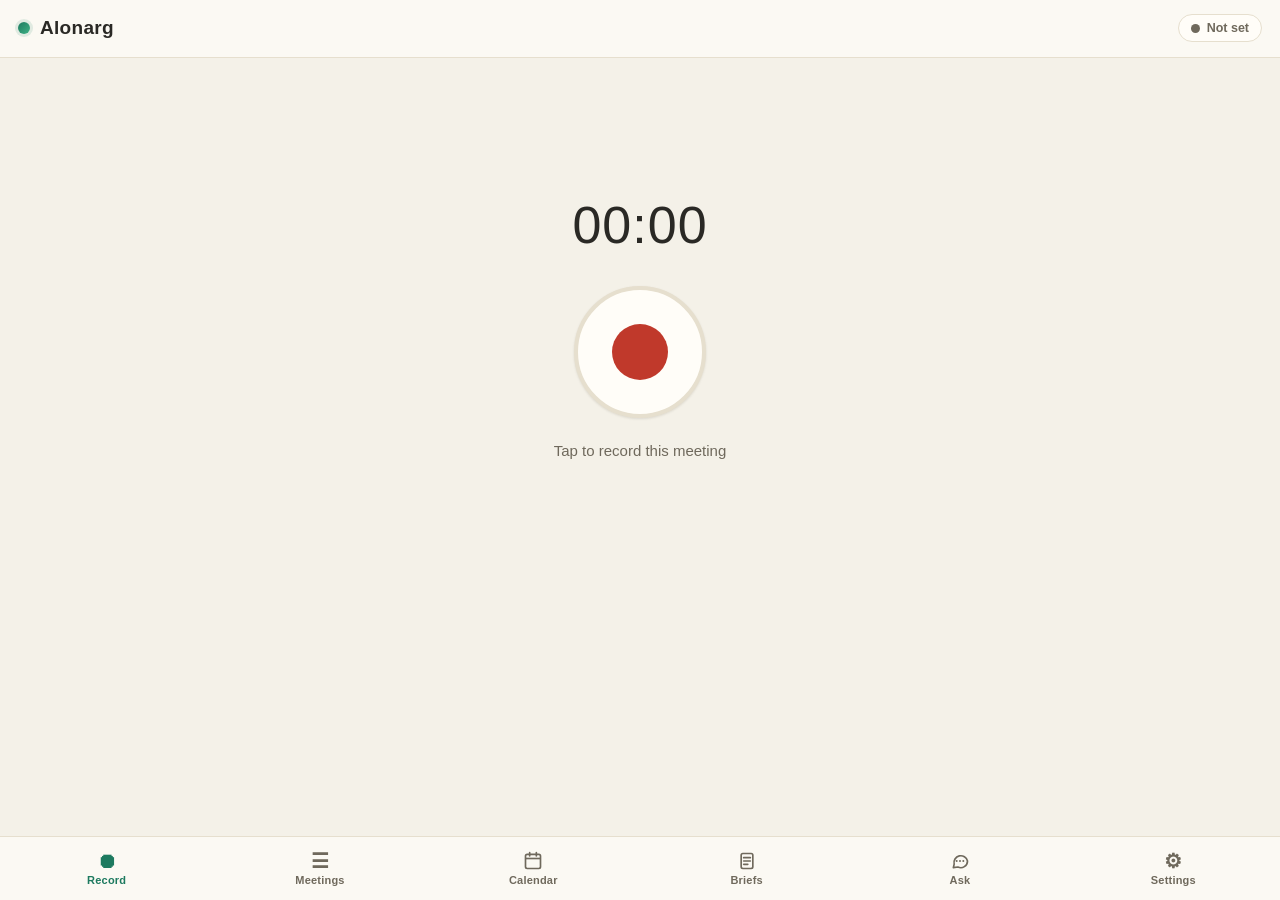
==== commit bc5fdaec: "feat: briefs prepared a week ahead, PWA Briefs tab, fix calendar double scrollbar Pre-generate brief" ====
--- a/pwa/index.html
+++ b/pwa/index.html
@@ -74,6 +74,16 @@
       <div id="cal-list"><p class="muted">Loading…</p></div>
     </section>
 
+    <!-- ======================= BRIEFS ======================= -->
+    <section id="view-briefs" class="view" data-view="briefs" hidden>
+      <div class="list-toolbar">
+        <h2 class="section-title">Briefs</h2>
+        <button id="briefs-refresh" class="btn btn-accent" type="button">Refresh</button>
+      </div>
+      <p class="muted cal-sub">Auto-prepared for meetings you've flagged to record — from the invite, past meetings &amp; recent emails.</p>
+      <div id="briefs-list"><p class="muted">Loading…</p></div>
+    </section>
+
     <!-- ======================== ASK ========================= -->
     <section id="view-ask" class="view" data-view="ask" hidden>
       <h2 class="section-title">Ask your meetings</h2>
@@ -135,6 +145,12 @@
       </span>
       <span class="tab-txt">Calendar</span>
     </button>
+    <button class="tab" data-tab="briefs" type="button" aria-selected="false">
+      <span class="tab-ico" aria-hidden="true">
+        <svg viewBox="0 0 24 24" width="20" height="20"><rect x="5" y="3" width="14" height="18" rx="2" fill="none" stroke="currentColor" stroke-width="2"/><line x1="8" y1="8" x2="16" y2="8" stroke="currentColor" stroke-width="2" stroke-linecap="round"/><line x1="8" y1="12" x2="16" y2="12" stroke="currentColor" stroke-width="2" stroke-linecap="round"/><line x1="8" y1="16" x2="13" y2="16" stroke="currentColor" stroke-width="2" stroke-linecap="round"/></svg>
+      </span>
+      <span class="tab-txt">Briefs</span>
+    </button>
     <button class="tab" data-tab="ask" type="button" aria-selected="false">
       <span class="tab-ico" aria-hidden="true">
         <svg viewBox="0 0 24 24" width="20" height="20"><path d="M21 12a8 8 0 0 1-11.5 7.2L4 20l1-4.2A8 8 0 1 1 21 12z" fill="none" stroke="currentColor" stroke-width="2" stroke-linejoin="round"/><circle cx="8" cy="12" r="1.2" fill="currentColor"/><circle cx="12" cy="12" r="1.2" fill="currentColor"/><circle cx="16" cy="12" r="1.2" fill="currentColor"/></svg>
--- a/pwa/style.css
+++ b/pwa/style.css
@@ -372,5 +372,20 @@
   color: var(--record-hover);
 }
 
+/* ---------------- briefs ---------------- */
+.brief-card { background: var(--bg-card); border: 1px solid var(--border); border-radius: var(--radius); padding: 14px 16px; margin-bottom: 10px; box-shadow: var(--shadow-card); }
+.brief-head { display: flex; align-items: flex-start; justify-content: space-between; gap: 10px; }
+.brief-title { margin: 0; font-size: 15px; color: var(--text); word-break: break-word; }
+.brief-when { font-size: 12px; color: var(--text-muted); margin-top: 2px; }
+.brief-gen { flex: 0 0 auto; padding: 8px 12px; }
+.brief-text { margin-top: 12px; color: var(--text); line-height: 1.6; white-space: pre-wrap; font-size: 14px; }
+.brief-sub { margin-top: 10px; font-size: 12px; }
+.brief-empty { margin: 12px 0 0; }
+
 /* ---------------- tab svg icons ---------------- */
 .tab-ico svg { display: block; }
+.tab-txt { white-space: nowrap; }
+.tab { padding-left: 2px; padding-right: 2px; }
+@media (max-width: 430px) {
+  .tab-txt { font-size: 10px; }
+}
